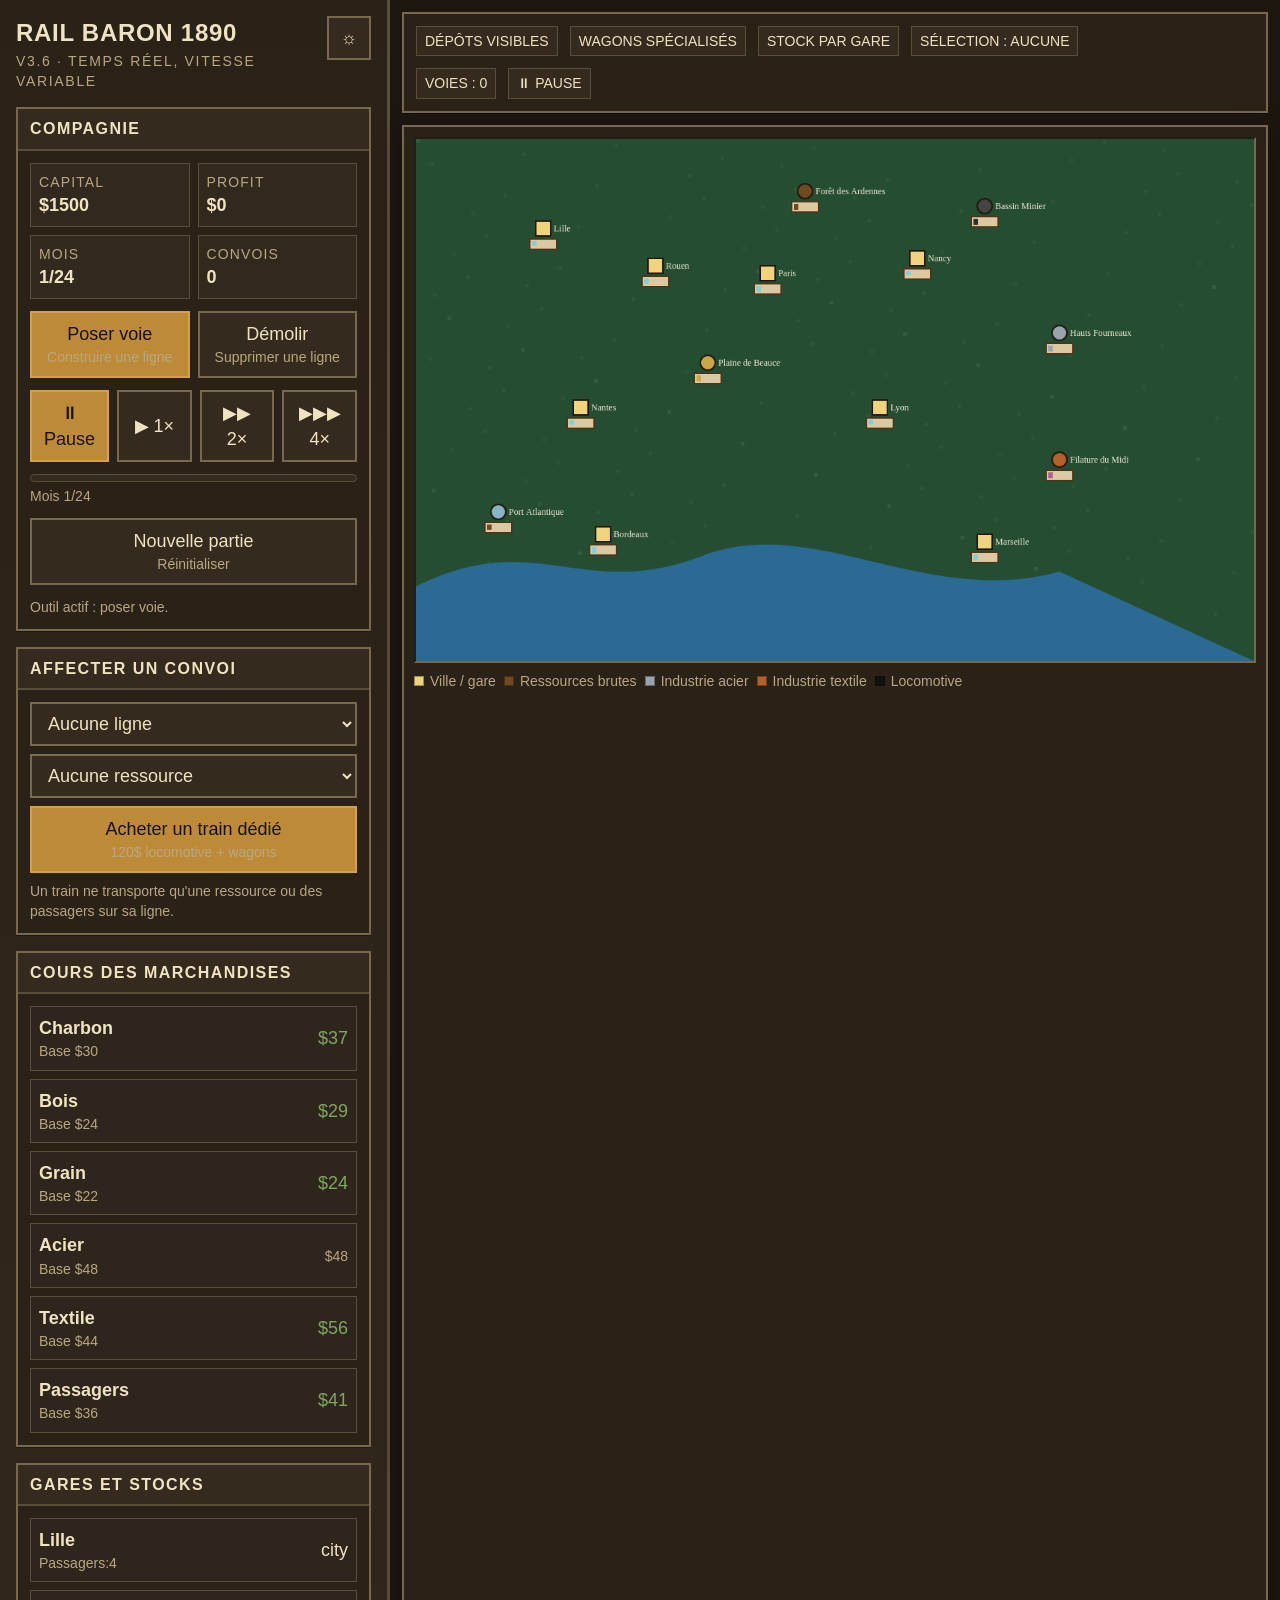
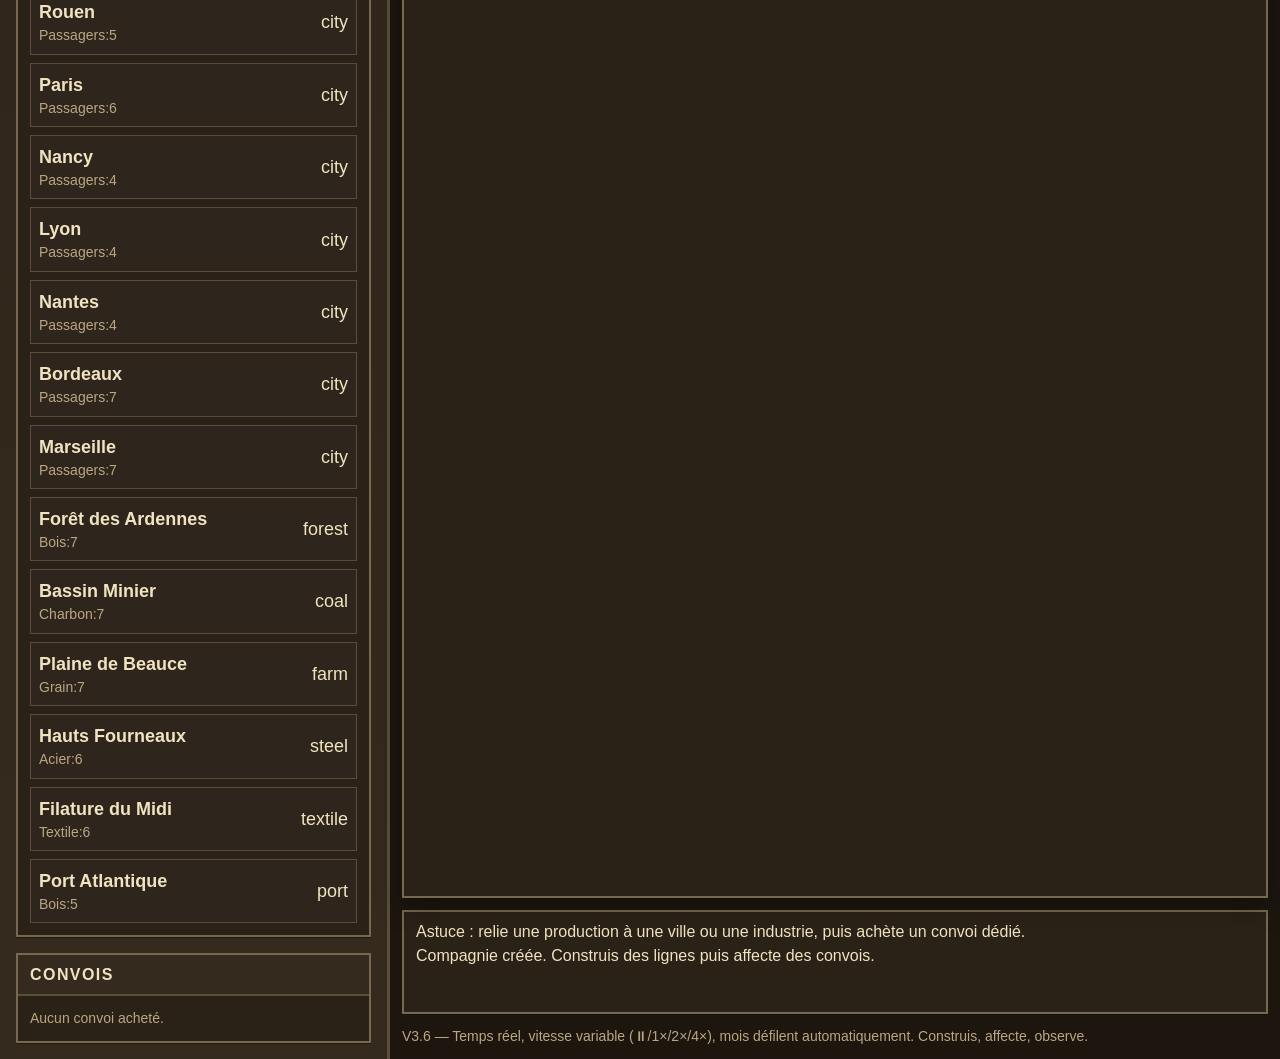
==== v4/index.html @ 8a8ec179 "V4 setup — copie initiale de V3.6 Préparation de la refonte UI/moteur de rendu. Fichiers copiés depu" ====
<!DOCTYPE html>
<html lang="fr" data-theme="dark">
<head>
  <meta charset="UTF-8" />
  <meta name="viewport" content="width=device-width, initial-scale=1.0" />
  <title>Rail Baron 1890 — V3.6</title>
  <link href="https://api.fontshare.com/v2/css?f[]=satoshi@400,500,700&display=swap" rel="stylesheet">
  <link rel="stylesheet" href="css/style.css" />
</head>
<body>
<div class="app">
  <aside class="sidebar">
    <div class="brand">
      <div>
        <div class="logo-title">Rail Baron 1890</div>
        <div class="logo-sub">V3.6 · temps réel, vitesse variable</div>
      </div>
      <button class="theme-btn" id="themeBtn" aria-label="Changer de thème">☼</button>
    </div>

    <section class="panel">
      <h2>Compagnie</h2>
      <div class="panel-body">
        <div class="stats">
          <div class="stat"><div class="label">Capital</div><div class="value" id="cashValue"></div></div>
          <div class="stat"><div class="label">Profit</div><div class="value" id="profitValue"></div></div>
          <div class="stat"><div class="label">Mois</div><div class="value" id="turnValue"></div></div>
          <div class="stat"><div class="label">Convois</div><div class="value" id="trainCount"></div></div>
        </div>
        <div class="toolbar">
          <button class="btn active" data-tool="rail">Poser voie<div class="mini">Construire une ligne</div></button>
          <button class="btn" data-tool="delete">Démolir<div class="mini">Supprimer une ligne</div></button>
        </div>
        <div class="speed-bar">
          <button class="btn speed-btn active" data-speed="0">⏸ Pause</button>
          <button class="btn speed-btn" data-speed="1">▶ 1×</button>
          <button class="btn speed-btn" data-speed="2">▶▶ 2×</button>
          <button class="btn speed-btn" data-speed="4">▶▶▶ 4×</button>
        </div>
        <div class="month-progress">
          <div class="progress-track"><div class="progress-fill" id="monthProgressFill"></div></div>
          <div class="mini" id="monthProgressLabel">Mois 1/24</div>
        </div>
        <button class="btn" id="restartBtn">Nouvelle partie<div class="mini">Réinitialiser</div></button>
        <div class="mini" id="toolStatus">Outil actif : poser voie.</div>
      </div>
    </section>

    <section class="panel">
      <h2>Affecter un convoi</h2>
      <div class="panel-body assign-grid">
        <select class="select" id="routeSelect"></select>
        <select class="select" id="resourceSelect"></select>
        <button class="btn primary" id="buyTrainBtn">Acheter un train dédié<div class="mini">120$ locomotive + wagons</div></button>
        <div class="mini">Un train ne transporte qu'une ressource ou des passagers sur sa ligne.</div>
      </div>
    </section>

    <section class="panel">
      <h2>Cours des marchandises</h2>
      <div class="panel-body resource-list" id="resourceList"></div>
    </section>
    <section class="panel">
      <h2>Gares et stocks</h2>
      <div class="panel-body station-list" id="stationList"></div>
    </section>
    <section class="panel">
      <h2>Convois</h2>
      <div class="panel-body train-list" id="trainList"></div>
    </section>
  </aside>

  <main class="main">
    <header class="hud">
      <div style="display:flex;gap:12px;flex-wrap:wrap">
        <div class="chip">Dépôts visibles</div>
        <div class="chip">Wagons spécialisés</div>
        <div class="chip">Stock par gare</div>
        <div class="chip" id="selectedBadge">Sélection : aucune</div>
      </div>
      <div style="display:flex;gap:12px;flex-wrap:wrap">
        <div class="chip" id="networkBadge">Voies : 0</div>
        <div class="chip" id="speedBadge">⏸ Pause</div>
      </div>
    </header>

    <section class="map-shell">
      <canvas id="gameCanvas" width="1120" height="700"></canvas>
      <div class="legend">
        <span><span class="swatch" style="background:#f0d37a"></span>Ville / gare</span>
        <span><span class="swatch" style="background:#6e4a24"></span>Ressources brutes</span>
        <span><span class="swatch" style="background:#9aa4ad"></span>Industrie acier</span>
        <span><span class="swatch" style="background:#b55f2a"></span>Industrie textile</span>
        <span><span class="swatch" style="background:#111"></span>Locomotive</span>
      </div>
    </section>

    <section class="log" id="logBox"></section>
    <div class="mini">V3.6 — Temps réel, vitesse variable (⏸/1×/2×/4×), mois défilent automatiquement. Construis, affecte, observe.</div>
  </main>
</div>

<script src="js/config.js"></script>
<script src="js/game-state.js"></script>
<script src="js/economy.js"></script>
<script src="js/tracks.js"></script>
<script src="js/trains.js"></script>
<script src="js/renderer.js"></script>
<script src="js/ui.js"></script>
<script src="js/main.js"></script>
</body>
</html>
---- v4/css/style.css ----
/* === Thème clair / sombre === */
:root, [data-theme="light"] {
  --text-xs:   clamp(.75rem, .7rem + .25vw, .875rem);
  --text-sm:   clamp(.875rem, .8rem + .35vw, 1rem);
  --text-base: clamp(1rem, .95rem + .25vw, 1.125rem);
  --text-lg:   clamp(1.125rem, 1rem + .75vw, 1.5rem);
  --space-1: .25rem; --space-2: .5rem; --space-3: .75rem;
  --space-4: 1rem;   --space-6: 1.5rem; --space-8: 2rem;

  --color-bg:          #efe6d2;
  --color-surface:     #f7f0de;
  --color-surface-2:   #fbf7ed;
  --color-border:      #8a7f63;
  --color-divider:     #b6aa89;
  --color-text:        #1d160e;
  --color-text-muted:  #5a5140;
  --color-text-inverse:#f8f1e0;
  --color-primary:     #7b4f19;
  --color-primary-hover:#623d11;
  --color-good:        #55743b;
  --color-bad:         #8e4338;
  --shadow-sm: 0 1px 0 rgba(34,21,9,.16);
  --shadow-md: 0 4px 12px rgba(34,21,9,.18);
  --font-body: 'Satoshi', Arial, sans-serif;
}

[data-theme="dark"] {
  --color-bg:          #1c160f;
  --color-surface:     #2a2117;
  --color-surface-2:   #352a1e;
  --color-border:      #77684f;
  --color-divider:     #5a4d3a;
  --color-text:        #f0e3c1;
  --color-text-muted:  #baa782;
  --color-text-inverse:#18110a;
  --color-primary:     #bd8b38;
  --color-primary-hover:#d3a14c;
  --color-good:        #7ea760;
  --color-bad:         #cf7866;
  --shadow-sm: 0 1px 0 rgba(0,0,0,.35);
  --shadow-md: 0 8px 24px rgba(0,0,0,.35);
}

/* === Reset & base === */
*, *::before, *::after { box-sizing: border-box; margin: 0; padding: 0; }
html, body { height: 100%; }
body {
  font-family: var(--font-body);
  font-size: var(--text-base);
  line-height: 1.45;
  background: var(--color-bg);
  color: var(--color-text);
}
button, input, select { font: inherit; color: inherit; }
button { cursor: pointer; border: none; background: none; }
option { color: #111; }

/* === Layout principal === */
.app {
  display: grid;
  grid-template-columns: minmax(310px, 390px) 1fr;
  min-height: 100vh;
}
.panel, .hud, .log {
  background: var(--color-surface);
  border: 2px solid var(--color-border);
  box-shadow: var(--shadow-sm);
}

/* === Sidebar === */
.sidebar {
  padding: var(--space-4);
  display: flex;
  flex-direction: column;
  gap: var(--space-4);
  border-right: 3px solid var(--color-divider);
  background: linear-gradient(180deg, var(--color-surface), var(--color-surface-2));
  overflow: auto;
}
.brand {
  display: flex;
  justify-content: space-between;
  gap: var(--space-3);
  align-items: start;
}
.logo-title {
  font-size: var(--text-lg);
  font-weight: 700;
  letter-spacing: .03em;
  text-transform: uppercase;
}
.logo-sub {
  font-size: var(--text-xs);
  color: var(--color-text-muted);
  text-transform: uppercase;
  letter-spacing: .12em;
}
.theme-btn {
  min-width: 44px;
  min-height: 44px;
  border: 2px solid var(--color-border);
  background: var(--color-surface-2);
}

/* === Panneaux === */
.panel h2 {
  font-size: var(--text-sm);
  text-transform: uppercase;
  letter-spacing: .09em;
  padding: var(--space-2) var(--space-3);
  background: var(--color-surface-2);
  border-bottom: 2px solid var(--color-divider);
}
.panel-body {
  padding: var(--space-3);
  display: grid;
  gap: var(--space-3);
}

/* Stats */
.stats {
  display: grid;
  grid-template-columns: 1fr 1fr;
  gap: var(--space-2);
}
.stat {
  padding: var(--space-2);
  border: 1px solid var(--color-divider);
  background: rgba(255,255,255,.03);
}
.label {
  font-size: var(--text-xs);
  text-transform: uppercase;
  letter-spacing: .08em;
  color: var(--color-text-muted);
}
.value { font-weight: 700; }

/* Toolbar */
.toolbar {
  display: grid;
  grid-template-columns: 1fr 1fr;
  gap: var(--space-2);
}
.btn, .select, .input {
  padding: var(--space-2) var(--space-3);
  border: 2px solid var(--color-border);
  background: var(--color-surface-2);
  min-height: 44px;
}
.btn.active, .btn.primary {
  background: var(--color-primary);
  color: var(--color-text-inverse);
  border-color: var(--color-primary-hover);
}
.speed-btn.active {
  background: var(--color-primary);
  color: var(--color-text-inverse);
  border-color: var(--color-primary-hover);
}

/* Vitesse & progression */
.speed-bar {
  display: flex;
  gap: var(--space-2);
}
.speed-bar .btn {
  flex: 1;
  text-align: center;
}
.month-progress {
  display: grid;
  gap: var(--space-1);
}
.progress-track {
  height: 8px;
  background: var(--color-surface-2);
  border: 1px solid var(--color-divider);
  border-radius: 4px;
  overflow: hidden;
}
.progress-fill {
  height: 100%;
  width: 0%;
  background: var(--color-primary);
  transition: width 0.3s linear;
}
.mini {
  font-size: var(--text-xs);
  color: var(--color-text-muted);
}

/* Listes */
.resource-list, .route-list, .train-list, .station-list {
  display: grid;
  gap: var(--space-2);
}
.resource-row, .route-row, .train-row, .station-row {
  display: grid;
  grid-template-columns: 1fr auto;
  gap: var(--space-2);
  align-items: center;
  padding: var(--space-2);
  border: 1px solid var(--color-divider);
  background: rgba(255,255,255,.02);
}
.assign-grid {
  display: grid;
  gap: var(--space-2);
}

/* === Zone principale === */
.main {
  display: grid;
  grid-template-rows: auto 1fr auto;
  gap: var(--space-3);
  padding: var(--space-3);
}

/* HUD */
.hud {
  display: flex;
  justify-content: space-between;
  align-items: center;
  padding: var(--space-3);
  gap: var(--space-3);
  flex-wrap: wrap;
}
.chip {
  padding: var(--space-1) var(--space-2);
  border: 1px solid var(--color-divider);
  background: var(--color-surface-2);
  font-size: var(--text-xs);
  text-transform: uppercase;
}

/* === Carte === */
.map-shell {
  position: relative;
  background: var(--color-surface);
  border: 2px solid var(--color-border);
  box-shadow: var(--shadow-md);
  padding: 10px;
}
canvas {
  width: 100%;
  height: auto;
  display: block;
  background: #12324a;
  border: 2px inset var(--color-border);
  aspect-ratio: 16/10;
  cursor: pointer;
}

/* Légende */
.legend {
  display: flex;
  gap: var(--space-2);
  flex-wrap: wrap;
  padding-top: var(--space-2);
  font-size: var(--text-xs);
  color: var(--color-text-muted);
}
.swatch {
  display: inline-block;
  width: 10px;
  height: 10px;
  border: 1px solid rgba(0,0,0,.35);
  margin-right: 6px;
}

/* === Log === */
.log {
  padding: var(--space-2) var(--space-3);
  font-size: var(--text-sm);
  min-height: 104px;
  max-height: 140px;
  overflow: auto;
  white-space: pre-line;
}
.good { color: var(--color-good); }
.bad  { color: var(--color-bad); }

/* === Responsive === */
@media (max-width: 1040px) {
  .app { grid-template-columns: 1fr; }
  .sidebar { order: 2; border-right: none; border-top: 3px solid var(--color-divider); }
  .main    { order: 1; }
}
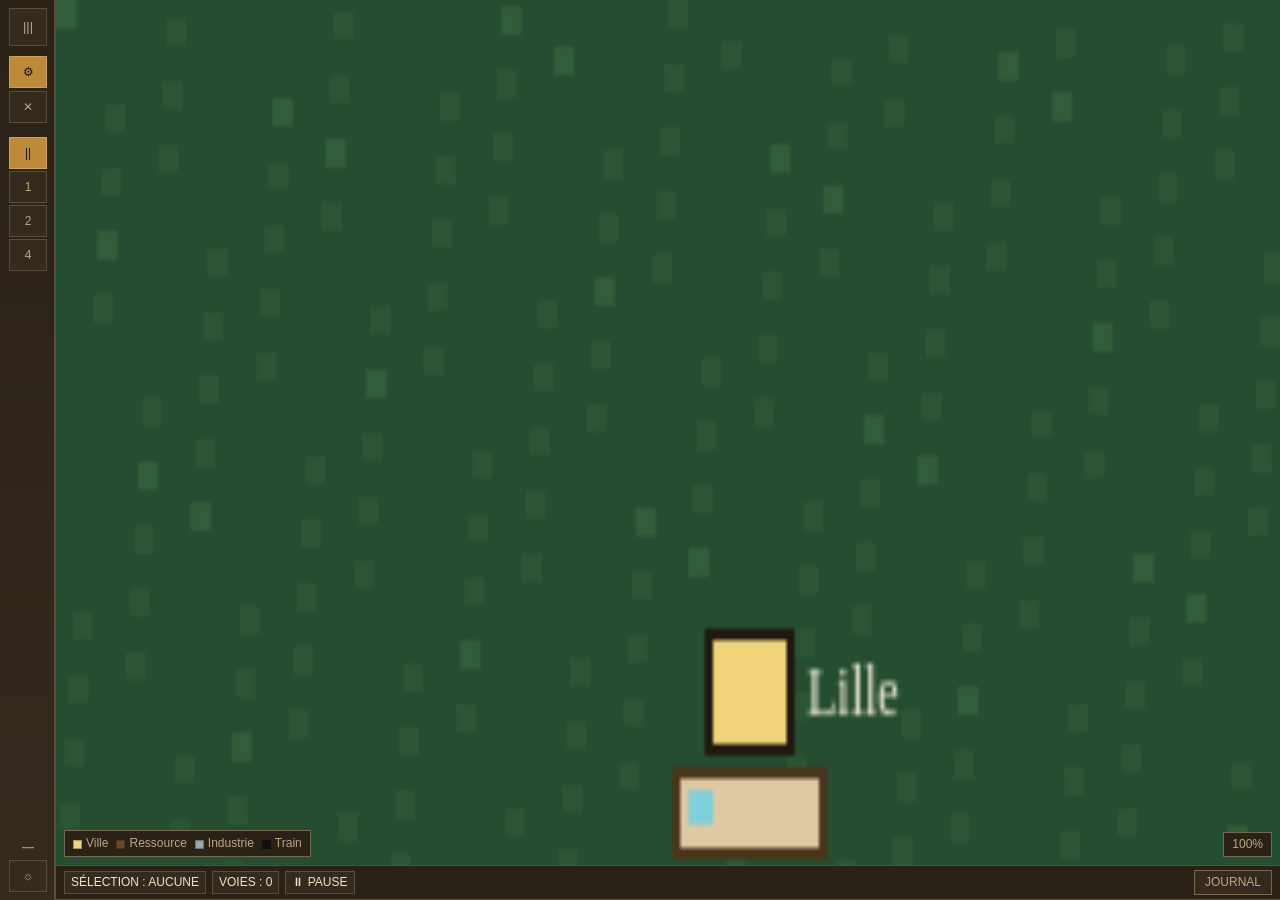
==== commit fe50dbf1: "V4 layout shell — HTML + CSS + stubs camera/input/overlays Nouveau layout 100vh sans scrolling : sid" ====
--- a/v4/index.html
+++ b/v4/index.html
@@ -3,109 +3,160 @@
 <head>
   <meta charset="UTF-8" />
   <meta name="viewport" content="width=device-width, initial-scale=1.0" />
-  <title>Rail Baron 1890 — V3.6</title>
+  <title>Rail Baron 1890 — V4</title>
   <link href="https://api.fontshare.com/v2/css?f[]=satoshi@400,500,700&display=swap" rel="stylesheet">
   <link rel="stylesheet" href="css/style.css" />
 </head>
 <body>
-<div class="app">
-  <aside class="sidebar">
-    <div class="brand">
-      <div>
-        <div class="logo-title">Rail Baron 1890</div>
-        <div class="logo-sub">V3.6 · temps réel, vitesse variable</div>
+<div class="app" id="appRoot">
+  <!-- Sidebar retractable -->
+  <aside class="sidebar" id="sidebar">
+    <div class="sb-collapsed" id="sbCollapsed">
+      <button class="sb-toggle" id="sbToggle" title="Menu">|||</button>
+      <div class="sb-tools">
+        <button class="sb-btn active" data-tool="rail" title="Poser voie">&#9881;</button>
+        <button class="sb-btn" data-tool="delete" title="Demolir">&#10005;</button>
       </div>
-      <button class="theme-btn" id="themeBtn" aria-label="Changer de thème">☼</button>
+      <div class="sb-speed">
+        <button class="sb-btn speed-btn active" data-speed="0" title="Pause">||</button>
+        <button class="sb-btn speed-btn" data-speed="1" title="Vitesse 1x">1</button>
+        <button class="sb-btn speed-btn" data-speed="2" title="Vitesse 2x">2</button>
+        <button class="sb-btn speed-btn" data-speed="4" title="Vitesse 4x">4</button>
+      </div>
+      <div class="sb-mini-stat" id="sbCash">&mdash;</div>
+      <button class="sb-btn theme-btn" id="themeBtn" title="Theme">&#9788;</button>
     </div>
 
-    <section class="panel">
-      <h2>Compagnie</h2>
-      <div class="panel-body">
-        <div class="stats">
-          <div class="stat"><div class="label">Capital</div><div class="value" id="cashValue"></div></div>
-          <div class="stat"><div class="label">Profit</div><div class="value" id="profitValue"></div></div>
-          <div class="stat"><div class="label">Mois</div><div class="value" id="turnValue"></div></div>
-          <div class="stat"><div class="label">Convois</div><div class="value" id="trainCount"></div></div>
+    <div class="sb-expanded" id="sbExpanded">
+      <div class="sb-brand">
+        <div>
+          <div class="logo-title">Rail Baron 1890</div>
+          <div class="logo-sub">V4 &middot; carte zoomable</div>
         </div>
-        <div class="toolbar">
-          <button class="btn active" data-tool="rail">Poser voie<div class="mini">Construire une ligne</div></button>
-          <button class="btn" data-tool="delete">Démolir<div class="mini">Supprimer une ligne</div></button>
+        <button class="sb-toggle" id="sbToggle2" title="Fermer">&times;</button>
+      </div>
+
+      <!-- Stats -->
+      <section class="sb-section">
+        <div class="sb-section-hd open" data-accordion="stats">Compagnie</div>
+        <div class="sb-section-bd" id="acc-stats">
+          <div class="stat-grid">
+            <div class="stat"><span class="stat-label">Capital</span><span class="stat-val" id="cashValue"></span></div>
+            <div class="stat"><span class="stat-label">Profit</span><span class="stat-val" id="profitValue"></span></div>
+            <div class="stat"><span class="stat-label">Mois</span><span class="stat-val" id="turnValue"></span></div>
+            <div class="stat"><span class="stat-label">Convois</span><span class="stat-val" id="trainCount"></span></div>
+          </div>
+          <div class="month-progress">
+            <div class="progress-track"><div class="progress-fill" id="monthProgressFill"></div></div>
+            <div class="mini" id="monthProgressLabel">Mois 1/24</div>
+          </div>
         </div>
-        <div class="speed-bar">
-          <button class="btn speed-btn active" data-speed="0">⏸ Pause</button>
-          <button class="btn speed-btn" data-speed="1">▶ 1×</button>
-          <button class="btn speed-btn" data-speed="2">▶▶ 2×</button>
-          <button class="btn speed-btn" data-speed="4">▶▶▶ 4×</button>
+      </section>
+
+      <!-- Outils -->
+      <section class="sb-section">
+        <div class="sb-section-hd" data-accordion="tools">Outils</div>
+        <div class="sb-section-bd" id="acc-tools">
+          <div class="tool-grid">
+            <button class="btn active" data-tool="rail">Poser voie</button>
+            <button class="btn" data-tool="delete">Demolir</button>
+          </div>
+          <div class="mini" id="toolStatus">Selectionnez un site de depart.</div>
         </div>
-        <div class="month-progress">
-          <div class="progress-track"><div class="progress-fill" id="monthProgressFill"></div></div>
-          <div class="mini" id="monthProgressLabel">Mois 1/24</div>
+      </section>
+
+      <!-- Vitesse -->
+      <section class="sb-section">
+        <div class="sb-section-hd" data-accordion="speed">Simulation</div>
+        <div class="sb-section-bd" id="acc-speed">
+          <div class="speed-bar">
+            <button class="btn speed-btn active" data-speed="0">Pause</button>
+            <button class="btn speed-btn" data-speed="1">1&times;</button>
+            <button class="btn speed-btn" data-speed="2">2&times;</button>
+            <button class="btn speed-btn" data-speed="4">4&times;</button>
+          </div>
+          <button class="btn" id="restartBtn">Nouvelle partie</button>
         </div>
-        <button class="btn" id="restartBtn">Nouvelle partie<div class="mini">Réinitialiser</div></button>
-        <div class="mini" id="toolStatus">Outil actif : poser voie.</div>
-      </div>
-    </section>
+      </section>
 
-    <section class="panel">
-      <h2>Affecter un convoi</h2>
-      <div class="panel-body assign-grid">
-        <select class="select" id="routeSelect"></select>
-        <select class="select" id="resourceSelect"></select>
-        <button class="btn primary" id="buyTrainBtn">Acheter un train dédié<div class="mini">120$ locomotive + wagons</div></button>
-        <div class="mini">Un train ne transporte qu'une ressource ou des passagers sur sa ligne.</div>
-      </div>
-    </section>
+      <!-- Affectation convoi -->
+      <section class="sb-section">
+        <div class="sb-section-hd" data-accordion="assign">Affecter convoi</div>
+        <div class="sb-section-bd" id="acc-assign">
+          <select class="select" id="routeSelect"></select>
+          <select class="select" id="resourceSelect"></select>
+          <button class="btn primary" id="buyTrainBtn">Acheter train (120$)</button>
+        </div>
+      </section>
 
-    <section class="panel">
-      <h2>Cours des marchandises</h2>
-      <div class="panel-body resource-list" id="resourceList"></div>
-    </section>
-    <section class="panel">
-      <h2>Gares et stocks</h2>
-      <div class="panel-body station-list" id="stationList"></div>
-    </section>
-    <section class="panel">
-      <h2>Convois</h2>
-      <div class="panel-body train-list" id="trainList"></div>
-    </section>
+      <!-- Cours -->
+      <section class="sb-section">
+        <div class="sb-section-hd" data-accordion="prices">Cours des marchandises</div>
+        <div class="sb-section-bd" id="acc-prices">
+          <div class="res-list" id="resourceList"></div>
+        </div>
+      </section>
+
+      <!-- Gares -->
+      <section class="sb-section">
+        <div class="sb-section-hd" data-accordion="stations">Gares et stocks</div>
+        <div class="sb-section-bd" id="acc-stations">
+          <div class="st-list" id="stationList"></div>
+        </div>
+      </section>
+
+      <!-- Convois -->
+      <section class="sb-section">
+        <div class="sb-section-hd" data-accordion="trains">Convois</div>
+        <div class="sb-section-bd" id="acc-trains">
+          <div class="tr-list" id="trainList"></div>
+        </div>
+      </section>
+    </div>
   </aside>
 
-  <main class="main">
-    <header class="hud">
-      <div style="display:flex;gap:12px;flex-wrap:wrap">
-        <div class="chip">Dépôts visibles</div>
-        <div class="chip">Wagons spécialisés</div>
-        <div class="chip">Stock par gare</div>
-        <div class="chip" id="selectedBadge">Sélection : aucune</div>
+  <!-- Zone principale -->
+  <main class="main-area">
+    <div class="map-container" id="mapContainer">
+      <canvas id="gameCanvas"></canvas>
+      <div class="overlay-layer" id="overlayLayer"></div>
+      <div class="map-legend" id="mapLegend">
+        <span><span class="swatch" style="background:#f0d37a"></span>Ville</span>
+        <span><span class="swatch" style="background:#6e4a24"></span>Ressource</span>
+        <span><span class="swatch" style="background:#9aa4ad"></span>Industrie</span>
+        <span><span class="swatch" style="background:#111"></span>Train</span>
       </div>
-      <div style="display:flex;gap:12px;flex-wrap:wrap">
-        <div class="chip" id="networkBadge">Voies : 0</div>
-        <div class="chip" id="speedBadge">⏸ Pause</div>
+      <div class="zoom-indicator" id="zoomIndicator">100%</div>
+    </div>
+
+    <div class="bottom-bar">
+      <div class="hud-chips" id="hudChips">
+        <span class="chip" id="selectedBadge">Selection : aucune</span>
+        <span class="chip" id="networkBadge">Voies : 0</span>
+        <span class="chip" id="speedBadge">Pause</span>
       </div>
-    </header>
+      <button class="log-toggle" id="logToggle">Journal</button>
+    </div>
+    <div class="log-bar" id="logBar">
+      <div class="log-content" id="logBox"></div>
+    </div>
+  </main>
 
-    <section class="map-shell">
-      <canvas id="gameCanvas" width="1120" height="700"></canvas>
-      <div class="legend">
-        <span><span class="swatch" style="background:#f0d37a"></span>Ville / gare</span>
-        <span><span class="swatch" style="background:#6e4a24"></span>Ressources brutes</span>
-        <span><span class="swatch" style="background:#9aa4ad"></span>Industrie acier</span>
-        <span><span class="swatch" style="background:#b55f2a"></span>Industrie textile</span>
-        <span><span class="swatch" style="background:#111"></span>Locomotive</span>
-      </div>
-    </section>
-
-    <section class="log" id="logBox"></section>
-    <div class="mini">V3.6 — Temps réel, vitesse variable (⏸/1×/2×/4×), mois défilent automatiquement. Construis, affecte, observe.</div>
-  </main>
+  <!-- Bandeau fenetre trop petite -->
+  <div class="warning-banner" id="warningBanner">
+    Fenetre trop petite &mdash; minimum recommande : 800 &times; 600
+  </div>
 </div>
 
 <script src="js/config.js"></script>
+<script src="js/camera.js"></script>
+<script src="js/input.js"></script>
 <script src="js/game-state.js"></script>
 <script src="js/economy.js"></script>
 <script src="js/tracks.js"></script>
 <script src="js/trains.js"></script>
 <script src="js/renderer.js"></script>
+<script src="js/overlays.js"></script>
 <script src="js/ui.js"></script>
 <script src="js/main.js"></script>
 </body>
--- a/v4/css/style.css
+++ b/v4/css/style.css
@@ -1,11 +1,14 @@
-/* === Thème clair / sombre === */
+/* =============================================
+   Rail Baron 1890 V4 — Theme & Layout
+   ============================================= */
+
+/* === Theme clair / sombre === */
 :root, [data-theme="light"] {
-  --text-xs:   clamp(.75rem, .7rem + .25vw, .875rem);
-  --text-sm:   clamp(.875rem, .8rem + .35vw, 1rem);
-  --text-base: clamp(1rem, .95rem + .25vw, 1.125rem);
-  --text-lg:   clamp(1.125rem, 1rem + .75vw, 1.5rem);
+  --text-xs:   .75rem;
+  --text-sm:   .8125rem;
+  --text-base: .875rem;
+  --text-lg:   1.125rem;
   --space-1: .25rem; --space-2: .5rem; --space-3: .75rem;
-  --space-4: 1rem;   --space-6: 1.5rem; --space-8: 2rem;
 
   --color-bg:          #efe6d2;
   --color-surface:     #f7f0de;
@@ -21,6 +24,8 @@
   --color-bad:         #8e4338;
   --shadow-sm: 0 1px 0 rgba(34,21,9,.16);
   --shadow-md: 0 4px 12px rgba(34,21,9,.18);
+  --sb-width: 56px;
+  --sb-expanded: 320px;
   --font-body: 'Satoshi', Arial, sans-serif;
 }
 
@@ -43,11 +48,11 @@
 
 /* === Reset & base === */
 *, *::before, *::after { box-sizing: border-box; margin: 0; padding: 0; }
-html, body { height: 100%; }
+html, body { height: 100%; overflow: hidden; }
 body {
   font-family: var(--font-body);
   font-size: var(--text-base);
-  line-height: 1.45;
+  line-height: 1.4;
   background: var(--color-bg);
   color: var(--color-text);
 }
@@ -58,125 +63,175 @@
 /* === Layout principal === */
 .app {
   display: grid;
-  grid-template-columns: minmax(310px, 390px) 1fr;
-  min-height: 100vh;
-}
-.panel, .hud, .log {
-  background: var(--color-surface);
-  border: 2px solid var(--color-border);
-  box-shadow: var(--shadow-sm);
-}
-
-/* === Sidebar === */
+  grid-template-columns: var(--sb-width) 1fr;
+  grid-template-rows: 1fr;
+  height: 100vh;
+  overflow: hidden;
+}
+
+/* =============================================
+   SIDEBAR
+   ============================================= */
 .sidebar {
-  padding: var(--space-4);
+  position: relative;
+  background: linear-gradient(180deg, var(--color-surface), var(--color-surface-2));
+  border-right: 2px solid var(--color-divider);
+  width: var(--sb-width);
+  transition: width 0.2s ease;
+  overflow: hidden;
+  z-index: 20;
+  flex-shrink: 0;
+}
+.sidebar.expanded {
+  width: var(--sb-expanded);
+}
+
+/* --- Collapsed --- */
+.sb-collapsed {
   display: flex;
   flex-direction: column;
-  gap: var(--space-4);
-  border-right: 3px solid var(--color-divider);
-  background: linear-gradient(180deg, var(--color-surface), var(--color-surface-2));
-  overflow: auto;
-}
-.brand {
+  align-items: center;
+  gap: 6px;
+  padding: 8px 4px;
+  width: var(--sb-width);
+  height: 100%;
+}
+.sb-collapsed > * { flex-shrink: 0; }
+.sb-toggle {
+  width: 38px; height: 38px;
+  border: 1px solid var(--color-divider);
+  background: var(--color-surface-2);
+  color: var(--color-text-muted);
+  font-size: var(--text-sm);
+  display: flex; align-items: center; justify-content: center;
+  margin-bottom: 4px;
+}
+.sb-tools { display: flex; flex-direction: column; gap: 3px; }
+.sb-speed { display: flex; flex-direction: column; gap: 2px; margin-top: 8px; }
+.sb-btn {
+  width: 38px; height: 32px;
+  border: 1px solid var(--color-divider);
+  background: var(--color-surface-2);
+  color: var(--color-text-muted);
+  font-size: var(--text-xs);
+  display: flex; align-items: center; justify-content: center;
+}
+.sb-btn.active, .sb-btn.primary {
+  background: var(--color-primary);
+  color: var(--color-text-inverse);
+  border-color: var(--color-primary-hover);
+}
+.speed-btn.active {
+  background: var(--color-primary);
+  color: var(--color-text-inverse);
+  border-color: var(--color-primary-hover);
+}
+.sb-mini-stat {
+  margin-top: auto;
+  font-size: var(--text-xs);
+  font-weight: 700;
+  color: var(--color-primary);
+  text-align: center;
+  line-height: 1.2;
+  max-width: 48px;
+  overflow: hidden;
+  text-overflow: ellipsis;
+}
+
+/* --- Expanded --- */
+.sb-expanded {
+  display: none;
+  flex-direction: column;
+  position: absolute;
+  top: 0; left: 0;
+  width: var(--sb-expanded);
+  height: 100%;
+  padding: 10px;
+  gap: 4px;
+  overflow-y: auto;
+  overflow-x: hidden;
+}
+.sidebar.expanded .sb-expanded { display: flex; }
+.sidebar.expanded .sb-collapsed { display: none; }
+
+.sb-brand {
   display: flex;
   justify-content: space-between;
-  gap: var(--space-3);
-  align-items: start;
+  align-items: flex-start;
+  padding-bottom: 6px;
+  border-bottom: 1px solid var(--color-divider);
+  margin-bottom: 2px;
 }
 .logo-title {
   font-size: var(--text-lg);
   font-weight: 700;
   letter-spacing: .03em;
   text-transform: uppercase;
+  line-height: 1.1;
 }
 .logo-sub {
   font-size: var(--text-xs);
   color: var(--color-text-muted);
   text-transform: uppercase;
-  letter-spacing: .12em;
-}
-.theme-btn {
-  min-width: 44px;
-  min-height: 44px;
-  border: 2px solid var(--color-border);
-  background: var(--color-surface-2);
-}
-
-/* === Panneaux === */
-.panel h2 {
-  font-size: var(--text-sm);
+  letter-spacing: .08em;
+}
+
+/* --- Accordion sections --- */
+.sb-section {
+  border: 1px solid var(--color-divider);
+  background: rgba(255,255,255,.02);
+}
+.sb-section-hd {
+  padding: 6px 8px;
+  font-size: var(--text-xs);
+  font-weight: 700;
   text-transform: uppercase;
-  letter-spacing: .09em;
-  padding: var(--space-2) var(--space-3);
-  background: var(--color-surface-2);
-  border-bottom: 2px solid var(--color-divider);
-}
-.panel-body {
-  padding: var(--space-3);
-  display: grid;
-  gap: var(--space-3);
-}
-
-/* Stats */
-.stats {
+  letter-spacing: .06em;
+  background: var(--color-surface-2);
+  cursor: pointer;
+  user-select: none;
+}
+.sb-section-hd::after {
+  content: ' +';
+  float: right;
+  font-weight: 400;
+  color: var(--color-text-muted);
+}
+.sb-section-hd.open::after {
+  content: ' \2013';
+}
+.sb-section-bd { display: none; padding: 6px 8px; }
+.sb-section-hd.open + .sb-section-bd { display: block; }
+
+/* --- Stats --- */
+.stat-grid {
   display: grid;
   grid-template-columns: 1fr 1fr;
-  gap: var(--space-2);
+  gap: 4px;
+  margin-bottom: 6px;
 }
 .stat {
-  padding: var(--space-2);
+  padding: 4px 6px;
   border: 1px solid var(--color-divider);
   background: rgba(255,255,255,.03);
-}
-.label {
+  display: flex; justify-content: space-between; align-items: center;
+  gap: 4px;
+}
+.stat-label {
   font-size: var(--text-xs);
   text-transform: uppercase;
-  letter-spacing: .08em;
-  color: var(--color-text-muted);
-}
-.value { font-weight: 700; }
-
-/* Toolbar */
-.toolbar {
-  display: grid;
-  grid-template-columns: 1fr 1fr;
-  gap: var(--space-2);
-}
-.btn, .select, .input {
-  padding: var(--space-2) var(--space-3);
-  border: 2px solid var(--color-border);
-  background: var(--color-surface-2);
-  min-height: 44px;
-}
-.btn.active, .btn.primary {
-  background: var(--color-primary);
-  color: var(--color-text-inverse);
-  border-color: var(--color-primary-hover);
-}
-.speed-btn.active {
-  background: var(--color-primary);
-  color: var(--color-text-inverse);
-  border-color: var(--color-primary-hover);
-}
-
-/* Vitesse & progression */
-.speed-bar {
-  display: flex;
-  gap: var(--space-2);
-}
-.speed-bar .btn {
-  flex: 1;
-  text-align: center;
-}
-.month-progress {
-  display: grid;
-  gap: var(--space-1);
-}
+  letter-spacing: .06em;
+  color: var(--color-text-muted);
+}
+.stat-val { font-weight: 700; }
+
+/* --- Progress --- */
+.month-progress { display: grid; gap: 3px; }
 .progress-track {
-  height: 8px;
-  background: var(--color-surface-2);
-  border: 1px solid var(--color-divider);
-  border-radius: 4px;
+  height: 6px;
+  background: var(--color-surface-2);
+  border: 1px solid var(--color-divider);
+  border-radius: 3px;
   overflow: hidden;
 }
 .progress-fill {
@@ -185,105 +240,276 @@
   background: var(--color-primary);
   transition: width 0.3s linear;
 }
+
+/* --- Buttons & inputs --- */
+.btn, .select {
+  padding: 5px 8px;
+  border: 2px solid var(--color-border);
+  background: var(--color-surface-2);
+  min-height: 36px;
+  font-size: var(--text-xs);
+}
+.btn.active, .btn.primary {
+  background: var(--color-primary);
+  color: var(--color-text-inverse);
+  border-color: var(--color-primary-hover);
+}
+
+.tool-grid { display: grid; grid-template-columns: 1fr 1fr; gap: 4px; }
+
+.speed-bar { display: flex; gap: 4px; margin-bottom: 6px; }
+.speed-bar .btn { flex: 1; text-align: center; }
+
+.select { width: 100%; margin-bottom: 4px; }
+.select:last-of-type { margin-bottom: 6px; }
+
 .mini {
   font-size: var(--text-xs);
   color: var(--color-text-muted);
-}
-
-/* Listes */
-.resource-list, .route-list, .train-list, .station-list {
+  margin-top: 4px;
+}
+
+/* --- Lists --- */
+.res-list, .st-list, .tr-list {
   display: grid;
-  gap: var(--space-2);
-}
-.resource-row, .route-row, .train-row, .station-row {
+  gap: 3px;
+  max-height: 140px;
+  overflow-y: auto;
+}
+.res-row, .st-row, .tr-row {
   display: grid;
   grid-template-columns: 1fr auto;
-  gap: var(--space-2);
+  gap: 4px;
   align-items: center;
-  padding: var(--space-2);
+  padding: 3px 5px;
   border: 1px solid var(--color-divider);
   background: rgba(255,255,255,.02);
-}
-.assign-grid {
+  font-size: var(--text-xs);
+}
+
+/* =============================================
+   ZONE PRINCIPALE (MAP)
+   ============================================= */
+.main-area {
   display: grid;
-  gap: var(--space-2);
-}
-
-/* === Zone principale === */
-.main {
-  display: grid;
-  grid-template-rows: auto 1fr auto;
-  gap: var(--space-3);
-  padding: var(--space-3);
-}
-
-/* HUD */
-.hud {
+  grid-template-rows: 1fr auto;
+  overflow: hidden;
+  min-width: 0;
+}
+
+.map-container {
+  position: relative;
+  overflow: hidden;
+  background: #12324a;
+}
+
+canvas {
+  display: block;
+  width: 100%;
+  height: 100%;
+  cursor: default;
+}
+
+/* --- Overlay layer --- */
+.overlay-layer {
+  position: absolute;
+  top: 0; left: 0;
+  width: 100%; height: 100%;
+  pointer-events: none;
+  z-index: 10;
+}
+.overlay-layer > * {
+  pointer-events: auto;
+}
+
+/* --- Map legend --- */
+.map-legend {
+  position: absolute;
+  bottom: 8px; left: 8px;
+  display: flex;
+  gap: 8px;
+  flex-wrap: wrap;
+  padding: 4px 8px;
+  background: var(--color-surface);
+  border: 1px solid var(--color-border);
+  font-size: var(--text-xs);
+  color: var(--color-text-muted);
+  z-index: 5;
+  pointer-events: none;
+}
+.swatch {
+  display: inline-block;
+  width: 9px; height: 9px;
+  border: 1px solid rgba(0,0,0,.3);
+  margin-right: 4px;
+  vertical-align: middle;
+}
+
+/* --- Zoom indicator --- */
+.zoom-indicator {
+  position: absolute;
+  bottom: 8px; right: 8px;
+  padding: 3px 8px;
+  background: var(--color-surface);
+  border: 1px solid var(--color-border);
+  font-size: var(--text-xs);
+  color: var(--color-text-muted);
+  z-index: 5;
+  pointer-events: none;
+}
+
+/* =============================================
+   BOTTOM BAR + LOG
+   ============================================= */
+.bottom-bar {
   display: flex;
   justify-content: space-between;
   align-items: center;
-  padding: var(--space-3);
-  gap: var(--space-3);
-  flex-wrap: wrap;
-}
+  padding: 4px 8px;
+  background: var(--color-surface);
+  border-top: 1px solid var(--color-divider);
+  gap: 8px;
+}
+.hud-chips { display: flex; gap: 6px; flex-wrap: wrap; }
 .chip {
-  padding: var(--space-1) var(--space-2);
+  padding: 2px 6px;
   border: 1px solid var(--color-divider);
   background: var(--color-surface-2);
   font-size: var(--text-xs);
   text-transform: uppercase;
 }
-
-/* === Carte === */
-.map-shell {
-  position: relative;
+.log-toggle {
+  padding: 3px 10px;
+  border: 1px solid var(--color-border);
+  background: var(--color-surface-2);
+  color: var(--color-text-muted);
+  font-size: var(--text-xs);
+  text-transform: uppercase;
+}
+.log-bar {
   background: var(--color-surface);
-  border: 2px solid var(--color-border);
+  border-top: 1px solid var(--color-divider);
+  max-height: 0;
+  overflow: hidden;
+  transition: max-height 0.25s ease;
+}
+.log-bar.open { max-height: 120px; }
+.log-content {
+  padding: 6px 10px;
+  font-size: var(--text-xs);
+  white-space: pre-line;
+  max-height: 108px;
+  overflow-y: auto;
+}
+
+/* =============================================
+   OVERLAYS (tooltips & detail panels)
+   ============================================= */
+
+/* --- Tooltip --- */
+.tt-box {
+  position: absolute;
+  padding: 6px 10px;
+  background: var(--color-surface);
+  border: 2px solid var(--color-primary);
   box-shadow: var(--shadow-md);
-  padding: 10px;
-}
-canvas {
-  width: 100%;
-  height: auto;
-  display: block;
-  background: #12324a;
-  border: 2px inset var(--color-border);
-  aspect-ratio: 16/10;
-  cursor: pointer;
-}
-
-/* Légende */
-.legend {
+  font-size: var(--text-sm);
+  z-index: 15;
+  pointer-events: none;
+  max-width: 240px;
+}
+.tt-name {
+  font-weight: 700;
+  margin-bottom: 2px;
+}
+.tt-row {
+  display: flex; justify-content: space-between; gap: 12px;
+  font-size: var(--text-xs);
+}
+.tt-resource {
+  display: inline-block;
+  width: 8px; height: 8px;
+  border-radius: 1px;
+  margin-right: 4px;
+  vertical-align: middle;
+}
+
+/* --- Detail panel (fiche) --- */
+.detail-overlay {
+  position: absolute;
+  top: 0; left: 0; right: 0; bottom: 0;
+  background: rgba(0,0,0,.35);
+  z-index: 25;
+  display: flex; align-items: center; justify-content: center;
+}
+.detail-panel {
+  background: var(--color-surface);
+  border: 3px solid var(--color-primary);
+  box-shadow: var(--shadow-md);
+  padding: 12px 16px;
+  min-width: 260px;
+  max-width: 380px;
+}
+.detail-header {
   display: flex;
-  gap: var(--space-2);
-  flex-wrap: wrap;
-  padding-top: var(--space-2);
-  font-size: var(--text-xs);
-  color: var(--color-text-muted);
-}
-.swatch {
-  display: inline-block;
-  width: 10px;
-  height: 10px;
-  border: 1px solid rgba(0,0,0,.35);
-  margin-right: 6px;
-}
-
-/* === Log === */
-.log {
-  padding: var(--space-2) var(--space-3);
-  font-size: var(--text-sm);
-  min-height: 104px;
-  max-height: 140px;
-  overflow: auto;
-  white-space: pre-line;
-}
+  justify-content: space-between;
+  align-items: center;
+  margin-bottom: 8px;
+  padding-bottom: 6px;
+  border-bottom: 1px solid var(--color-divider);
+}
+.detail-title { font-weight: 700; text-transform: uppercase; }
+.detail-close {
+  width: 28px; height: 28px;
+  border: 1px solid var(--color-border);
+  background: var(--color-surface-2);
+  font-size: var(--text-base);
+  display: flex; align-items: center; justify-content: center;
+}
+.detail-body { font-size: var(--text-sm); line-height: 1.5; }
+.detail-body .tt-row { margin-bottom: 3px; }
+
+/* =============================================
+   WARNING BANNER
+   ============================================= */
+.warning-banner {
+  display: none;
+  position: fixed;
+  bottom: 0; left: 0; right: 0;
+  padding: 6px;
+  background: var(--color-bad);
+  color: #fff;
+  text-align: center;
+  font-size: var(--text-xs);
+  font-weight: 700;
+  z-index: 100;
+}
+
+/* =============================================
+   RESPONSIVE
+   ============================================= */
+/* Fenetre < 800x600 : afficher le bandeau */
+@media (max-width: 800px), (max-height: 600px) {
+  .warning-banner { display: block; }
+}
+
+/* Ecran etroit : sidebar en mode tiroir */
+@media (max-width: 700px) {
+  .app { grid-template-columns: 0 1fr; }
+  .sidebar {
+    position: fixed;
+    top: 0; left: 0;
+    height: 100vh;
+    z-index: 50;
+  }
+  .sidebar.expanded { box-shadow: var(--shadow-md); }
+}
+
+/* Tres petit : ajustements */
+@media (max-height: 700px) {
+  .sb-section-bd { max-height: 80px; overflow-y: auto; }
+  .res-list, .st-list, .tr-list { max-height: 60px; }
+}
+
 .good { color: var(--color-good); }
 .bad  { color: var(--color-bad); }
-
-/* === Responsive === */
-@media (max-width: 1040px) {
-  .app { grid-template-columns: 1fr; }
-  .sidebar { order: 2; border-right: none; border-top: 3px solid var(--color-divider); }
-  .main    { order: 1; }
-}
